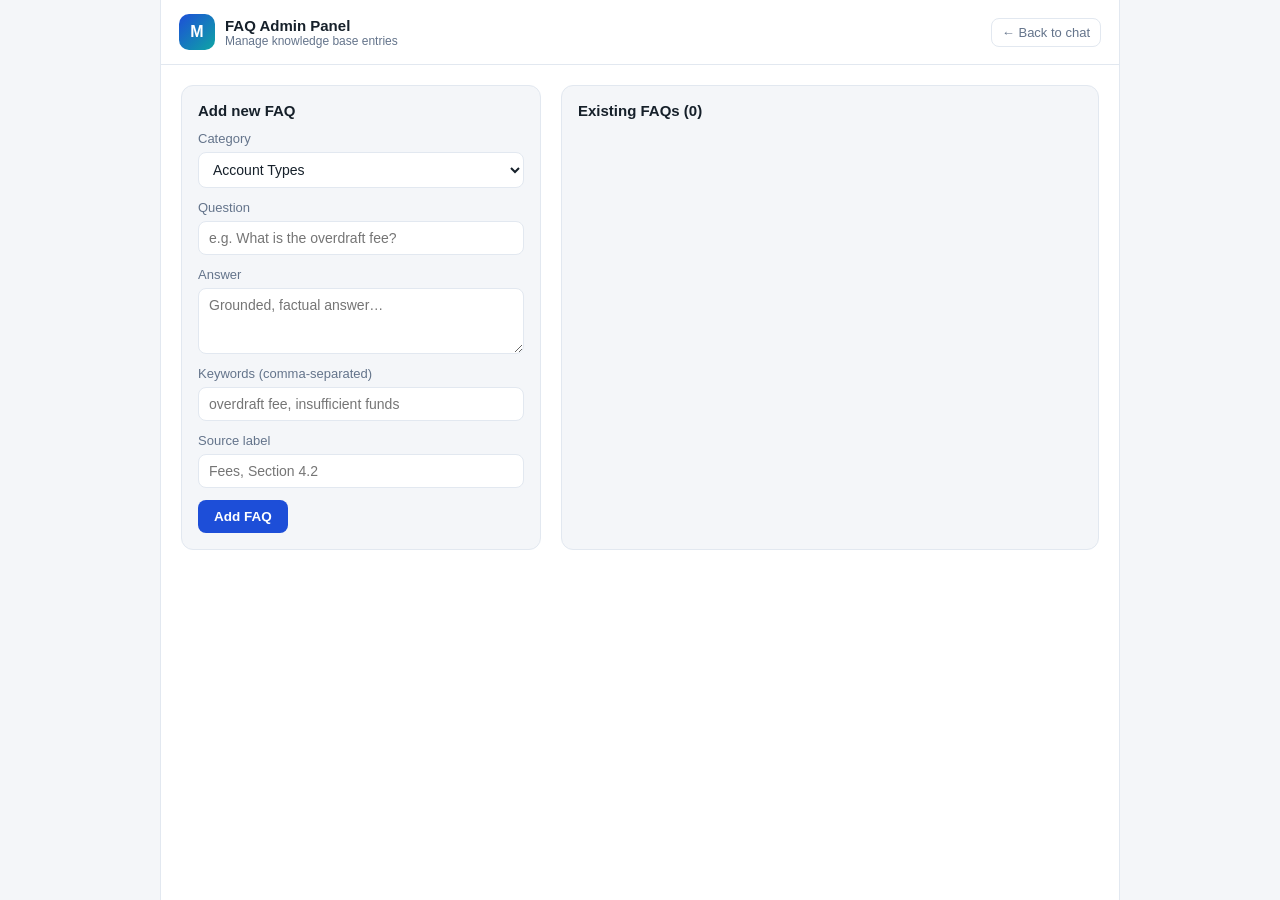
==== frontend/admin.html @ 27874697 "Initial commit" ====
<!doctype html>
<html lang="en">
<head>
  <meta charset="utf-8" />
  <meta name="viewport" content="width=device-width, initial-scale=1" />
  <title>Meridian Bank — FAQ Admin</title>
  <link rel="stylesheet" href="style.css" />
  <link rel="stylesheet" href="admin.css" />
</head>
<body>
  <div class="admin-app">
    <header class="topbar">
      <div class="brand">
        <span class="brand-mark">M</span>
        <div>
          <div class="brand-name">FAQ Admin Panel</div>
          <div class="brand-sub">Manage knowledge base entries</div>
        </div>
      </div>
      <a class="admin-link" href="index.html">← Back to chat</a>
    </header>

    <main class="admin-main">
      <section class="admin-form-card">
        <h2 id="form-title">Add new FAQ</h2>
        <form id="faq-form">
          <input type="hidden" id="faq-id" />
          <label>Category
            <select id="category">
              <option value="account_types">Account Types</option>
              <option value="interest_rates">Interest Rates</option>
              <option value="loan_eligibility">Loan Eligibility</option>
              <option value="fees">Fees</option>
              <option value="transactions">Transactions</option>
            </select>
          </label>
          <label>Question
            <input type="text" id="question" required placeholder="e.g. What is the overdraft fee?" />
          </label>
          <label>Answer
            <textarea id="answer" required rows="3" placeholder="Grounded, factual answer…"></textarea>
          </label>
          <label>Keywords (comma-separated)
            <input type="text" id="keywords" placeholder="overdraft fee, insufficient funds" />
          </label>
          <label>Source label
            <input type="text" id="source" placeholder="Fees, Section 4.2" />
          </label>
          <div class="form-actions">
            <button type="submit" id="submit-btn">Add FAQ</button>
            <button type="button" id="cancel-btn" class="secondary hidden">Cancel edit</button>
          </div>
        </form>
      </section>

      <section class="admin-list-card">
        <h2>Existing FAQs (<span id="count">0</span>)</h2>
        <div id="faq-list" class="faq-list"></div>
      </section>
    </main>
  </div>

  <script src="admin.js"></script>
</body>
</html>
---- frontend/style.css ----
:root {
  --bg: #f4f6f9;
  --panel: #ffffff;
  --text: #16202a;
  --muted: #64748b;
  --border: #e2e8f0;
  --primary: #1d4ed8;
  --primary-text: #ffffff;
  --bot-bubble: #eef1f6;
  --bot-text: #16202a;
  --accent: #0ea5a4;
  --danger-bg: #fff1f0;
  --danger-border: #fca5a5;
  --danger-text: #7f1d1d;
}

@media (prefers-color-scheme: dark) {
  :root {
    --bg: #0f1418;
    --panel: #161d24;
    --text: #e6edf3;
    --muted: #8b98a5;
    --border: #262e37;
    --primary: #3b82f6;
    --primary-text: #ffffff;
    --bot-bubble: #202932;
    --bot-text: #e6edf3;
    --accent: #2dd4bf;
    --danger-bg: #2a1414;
    --danger-border: #7f1d1d;
    --danger-text: #fca5a5;
  }
}

* { box-sizing: border-box; }

html, body {
  height: 100%;
  margin: 0;
  overflow-x: hidden;
}

body {
  background: var(--bg);
  color: var(--text);
  font-family: -apple-system, BlinkMacSystemFont, "Segoe UI", Roboto, Helvetica, Arial, sans-serif;
}

.app {
  max-width: 720px;
  margin: 0 auto;
  height: 100vh;
  display: flex;
  flex-direction: column;
  background: var(--panel);
  border-left: 1px solid var(--border);
  border-right: 1px solid var(--border);
}

.topbar {
  display: flex;
  align-items: center;
  justify-content: space-between;
  padding: 14px 18px;
  border-bottom: 1px solid var(--border);
  flex-shrink: 0;
}

.brand { display: flex; align-items: center; gap: 10px; }

.brand-mark {
  width: 36px;
  height: 36px;
  border-radius: 10px;
  background: linear-gradient(135deg, var(--primary), var(--accent));
  color: #fff;
  display: flex;
  align-items: center;
  justify-content: center;
  font-weight: 700;
  flex-shrink: 0;
}

.brand-name { font-weight: 600; font-size: 15px; }
.brand-sub { font-size: 12px; color: var(--muted); }

.topbar-actions { display: flex; align-items: center; gap: 10px; }

#lang-select {
  background: var(--bg);
  color: var(--text);
  border: 1px solid var(--border);
  border-radius: 8px;
  padding: 6px 8px;
  font-size: 13px;
}

.admin-link {
  font-size: 13px;
  color: var(--muted);
  text-decoration: none;
  border: 1px solid var(--border);
  padding: 6px 10px;
  border-radius: 8px;
}
.admin-link:hover { color: var(--text); border-color: var(--muted); }

.frustration-banner {
  background: var(--danger-bg);
  color: var(--danger-text);
  border-bottom: 1px solid var(--danger-border);
  font-size: 13px;
  padding: 8px 18px;
  flex-shrink: 0;
}
.hidden { display: none !important; }

.chat {
  flex: 1;
  overflow-y: auto;
  padding: 18px;
  display: flex;
  flex-direction: column;
  gap: 12px;
}

.row { display: flex; max-width: 100%; }
.row.user { justify-content: flex-end; }
.row.bot { justify-content: flex-start; }

.bubble {
  max-width: 78%;
  padding: 10px 14px;
  border-radius: 16px;
  font-size: 14.5px;
  line-height: 1.45;
  white-space: pre-wrap;
  word-wrap: break-word;
}

.row.user .bubble {
  background: var(--primary);
  color: var(--primary-text);
  border-bottom-right-radius: 4px;
}

.row.bot .bubble {
  background: var(--bot-bubble);
  color: var(--bot-text);
  border-bottom-left-radius: 4px;
}

.meta {
  margin-top: 6px;
  font-size: 11.5px;
  color: var(--muted);
  display: flex;
  flex-wrap: wrap;
  gap: 6px;
  align-items: center;
}

.chip {
  border: 1px solid var(--border);
  border-radius: 999px;
  padding: 2px 8px;
}

.chip.confidence-high { color: var(--accent); border-color: var(--accent); }
.chip.confidence-low { color: var(--danger-text); border-color: var(--danger-border); }

.starters { max-width: 92%; }
.starters-label {
  font-size: 12px;
  color: var(--muted);
  margin-bottom: 8px;
}
.starters-chips {
  display: flex;
  flex-wrap: wrap;
  gap: 8px;
}

.typing { display: flex; gap: 4px; padding: 6px 4px; }
.typing span {
  width: 6px; height: 6px; border-radius: 50%;
  background: var(--muted);
  animation: blink 1.2s infinite ease-in-out;
}
.typing span:nth-child(2) { animation-delay: 0.2s; }
.typing span:nth-child(3) { animation-delay: 0.4s; }
@keyframes blink { 0%, 80%, 100% { opacity: 0.25; } 40% { opacity: 1; } }

.followups {
  padding: 0 18px 10px;
  display: flex;
  flex-wrap: wrap;
  gap: 8px;
  flex-shrink: 0;
}

.followup-chip {
  background: var(--bg);
  border: 1px solid var(--border);
  color: var(--text);
  border-radius: 999px;
  padding: 7px 12px;
  font-size: 13px;
  cursor: pointer;
}
.followup-chip:hover { border-color: var(--primary); color: var(--primary); }

.composer {
  display: flex;
  gap: 10px;
  padding: 14px 18px;
  border-top: 1px solid var(--border);
  flex-shrink: 0;
}

#input {
  flex: 1;
  padding: 12px 14px;
  border-radius: 12px;
  border: 1px solid var(--border);
  background: var(--bg);
  color: var(--text);
  font-size: 14.5px;
}
#input:focus { outline: 2px solid var(--primary); outline-offset: -1px; }

.composer button {
  background: var(--primary);
  color: var(--primary-text);
  border: none;
  border-radius: 12px;
  padding: 0 20px;
  font-size: 14.5px;
  font-weight: 600;
  cursor: pointer;
}
.composer button:hover { opacity: 0.92; }
.composer button:disabled { opacity: 0.5; cursor: not-allowed; }

@media (max-width: 480px) {
  .app { max-width: 100%; }
  .bubble { max-width: 88%; }
}
---- frontend/admin.css ----
.admin-app {
  max-width: 960px;
  margin: 0 auto;
  min-height: 100vh;
  background: var(--panel);
  border-left: 1px solid var(--border);
  border-right: 1px solid var(--border);
}

.admin-main {
  display: grid;
  grid-template-columns: 360px 1fr;
  gap: 20px;
  padding: 20px;
}

@media (max-width: 800px) {
  .admin-main { grid-template-columns: 1fr; }
}

.admin-form-card, .admin-list-card {
  background: var(--bg);
  border: 1px solid var(--border);
  border-radius: 12px;
  padding: 16px;
}

.admin-form-card h2, .admin-list-card h2 {
  margin-top: 0;
  font-size: 15px;
}

#faq-form { display: flex; flex-direction: column; gap: 12px; }

#faq-form label {
  display: flex;
  flex-direction: column;
  gap: 6px;
  font-size: 13px;
  color: var(--muted);
}

#faq-form input, #faq-form select, #faq-form textarea {
  background: var(--panel);
  color: var(--text);
  border: 1px solid var(--border);
  border-radius: 8px;
  padding: 8px 10px;
  font-size: 14px;
  font-family: inherit;
  resize: vertical;
}

.form-actions { display: flex; gap: 10px; }

.form-actions button {
  border: none;
  border-radius: 8px;
  padding: 9px 16px;
  font-size: 13.5px;
  font-weight: 600;
  cursor: pointer;
}

#submit-btn { background: var(--primary); color: var(--primary-text); }
.secondary { background: transparent; border: 1px solid var(--border) !important; color: var(--text); }

.faq-list { display: flex; flex-direction: column; gap: 10px; max-height: 70vh; overflow-y: auto; }

.faq-item {
  border: 1px solid var(--border);
  border-radius: 10px;
  padding: 10px 12px;
  background: var(--panel);
}

.faq-item .cat {
  font-size: 11px;
  text-transform: uppercase;
  letter-spacing: 0.04em;
  color: var(--accent);
  font-weight: 700;
}

.faq-item .q { font-weight: 600; margin: 4px 0 2px; }
.faq-item .a { font-size: 13.5px; color: var(--muted); }

.faq-item-actions { margin-top: 8px; display: flex; gap: 8px; }
.faq-item-actions button {
  font-size: 12.5px;
  border-radius: 6px;
  padding: 5px 10px;
  border: 1px solid var(--border);
  background: transparent;
  color: var(--text);
  cursor: pointer;
}
.faq-item-actions button.danger { color: var(--danger-text); border-color: var(--danger-border); }
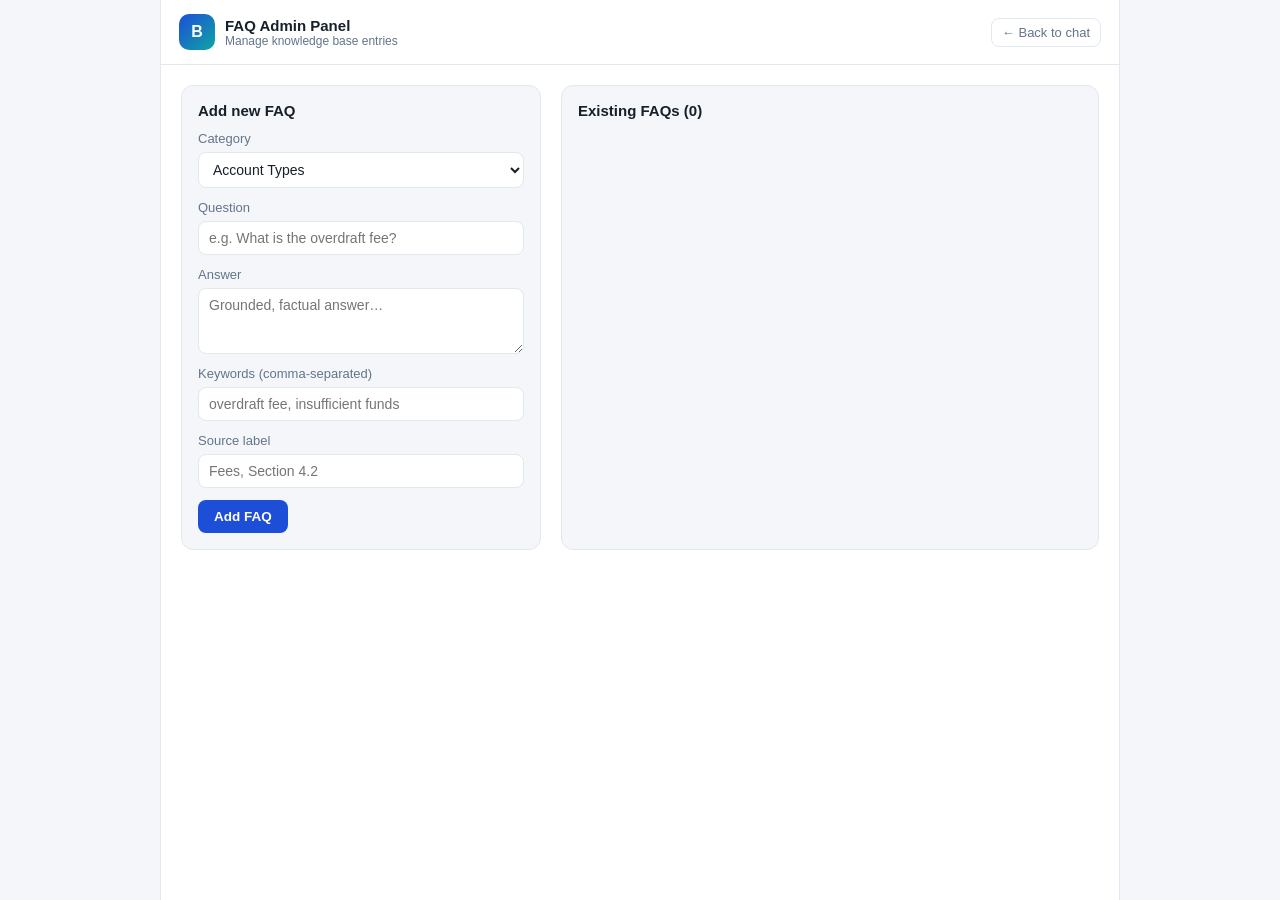
==== commit 5e184467: "removed bank name" ====
--- a/frontend/admin.html
+++ b/frontend/admin.html
@@ -3,7 +3,7 @@
 <head>
   <meta charset="utf-8" />
   <meta name="viewport" content="width=device-width, initial-scale=1" />
-  <title>Meridian Bank — FAQ Admin</title>
+  <title>Bank — FAQ Admin</title>
   <link rel="stylesheet" href="style.css" />
   <link rel="stylesheet" href="admin.css" />
 </head>
@@ -11,7 +11,7 @@
   <div class="admin-app">
     <header class="topbar">
       <div class="brand">
-        <span class="brand-mark">M</span>
+        <span class="brand-mark">B</span>
         <div>
           <div class="brand-name">FAQ Admin Panel</div>
           <div class="brand-sub">Manage knowledge base entries</div>
